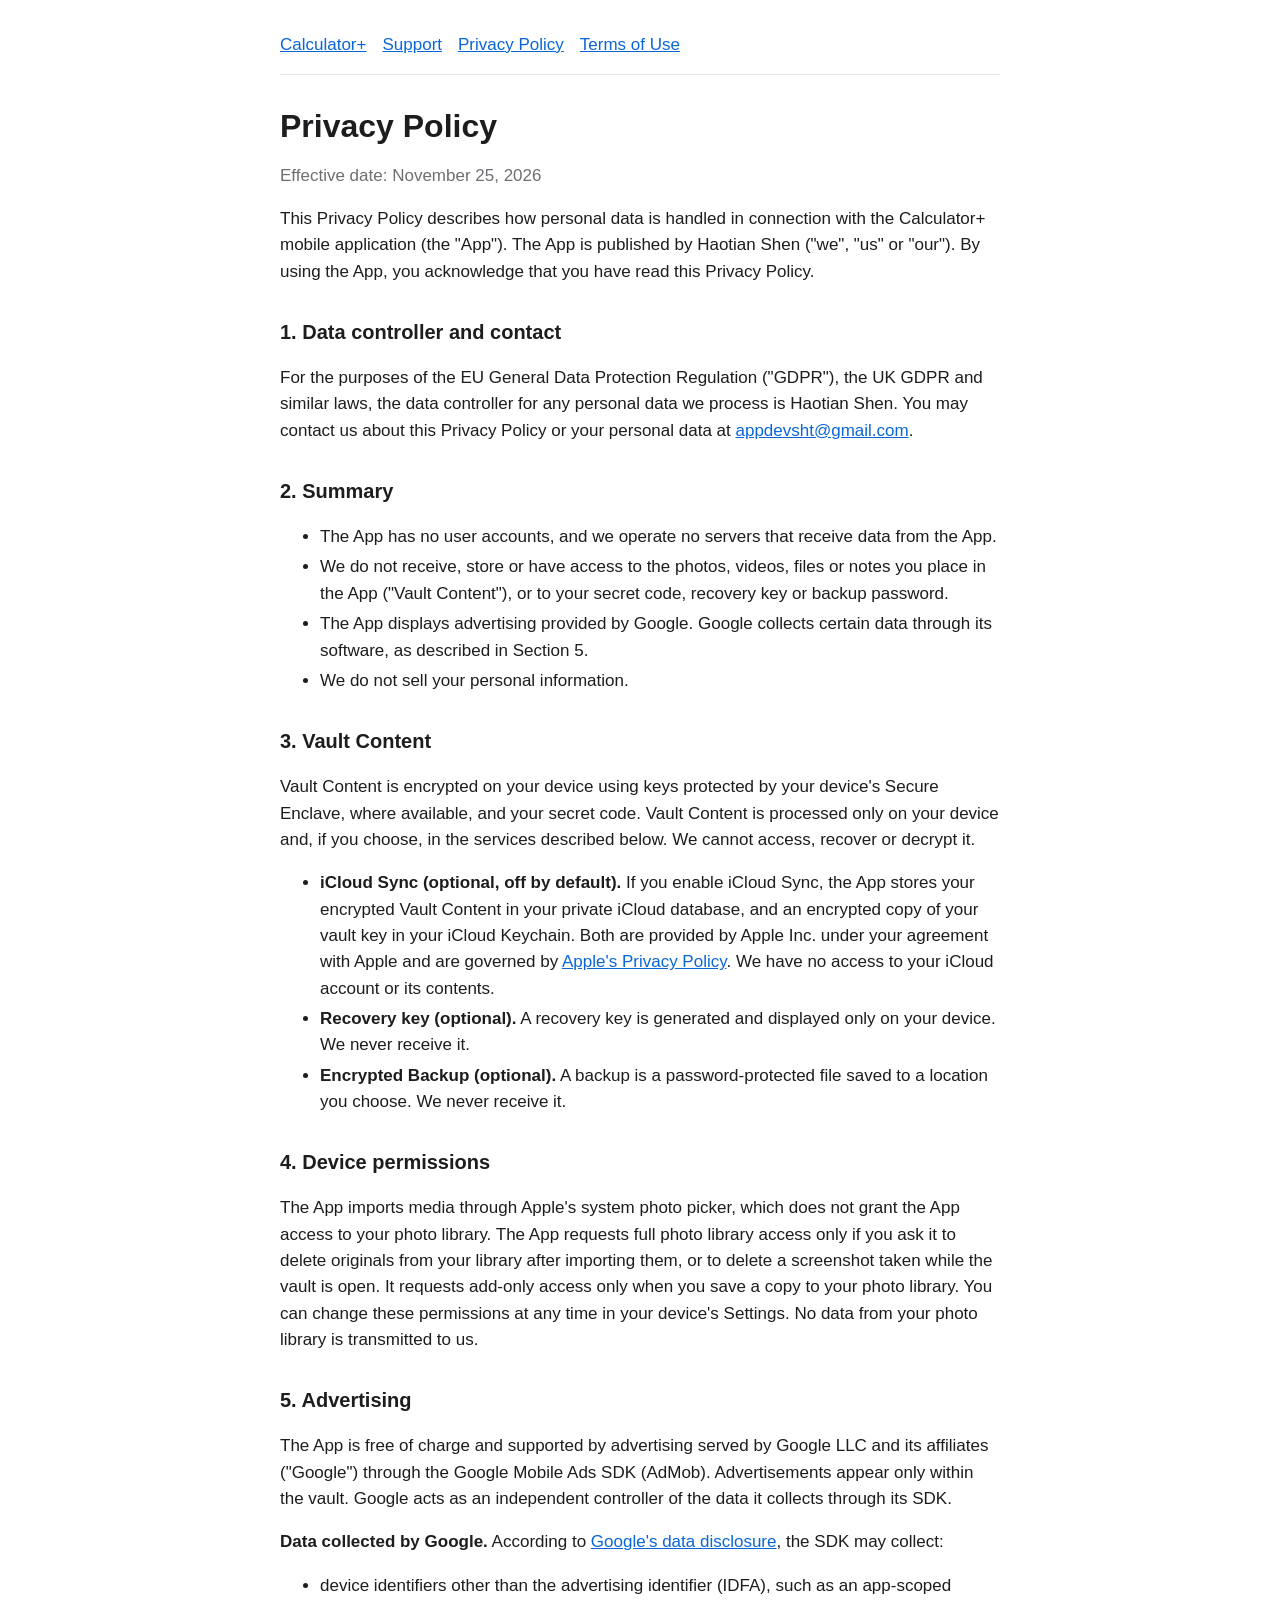
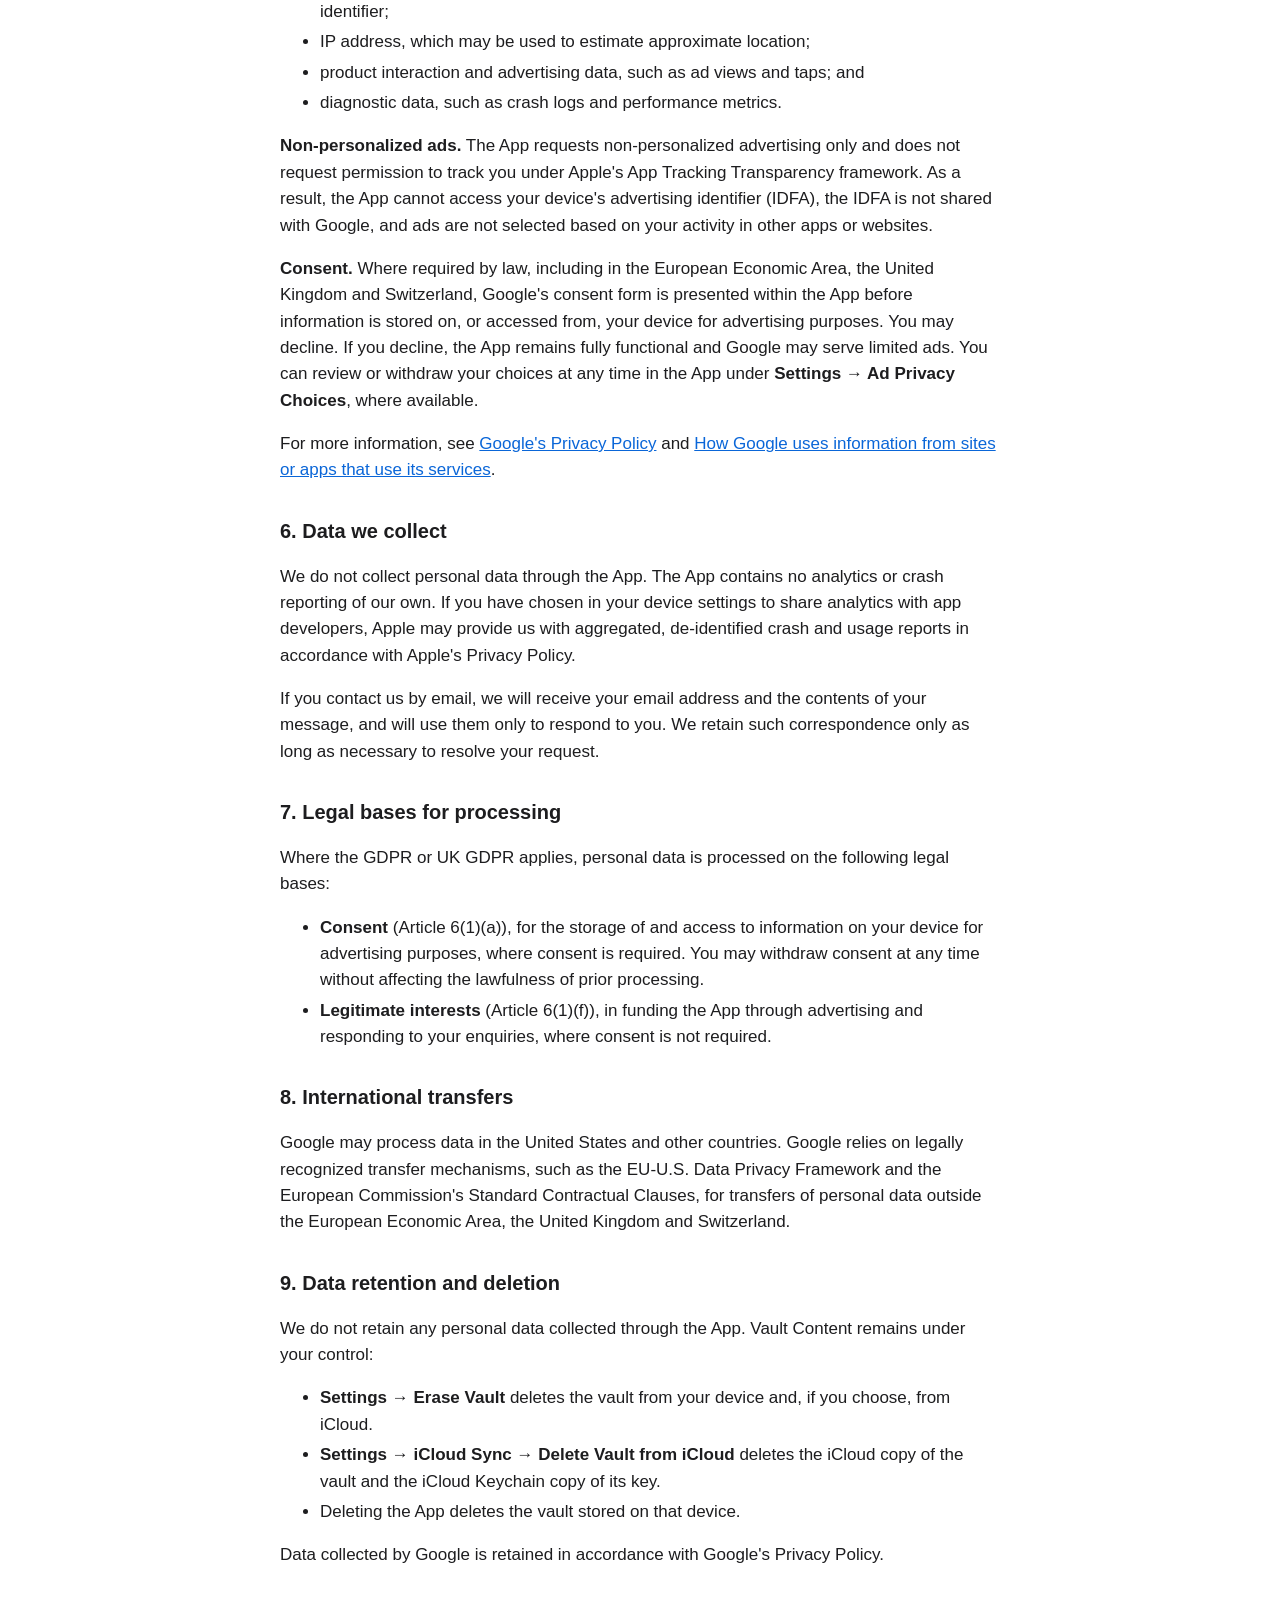
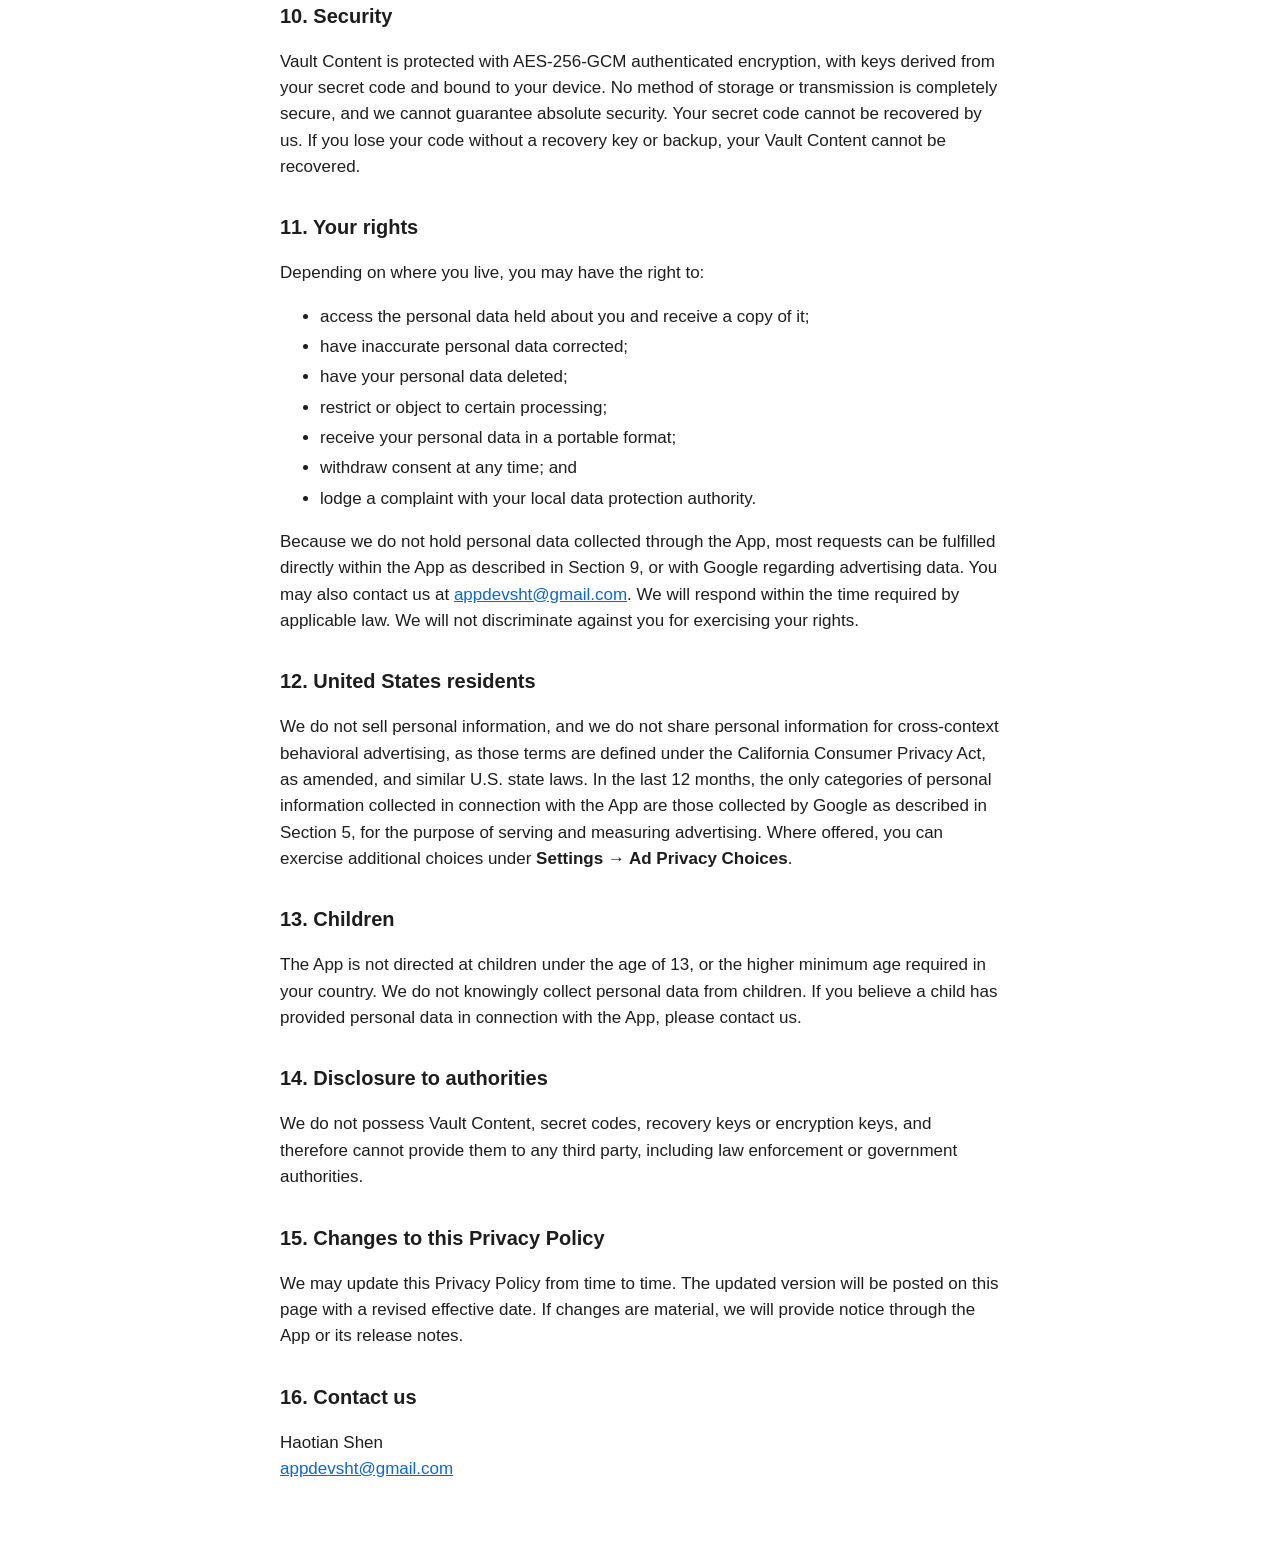
==== privacy.html @ 530f2bbd "feat: add Calculator+ privacy policy, terms, support and app-ads.txt" ====
<!doctype html>
<html lang="en">
  <head>
    <meta charset="utf-8" />
    <meta name="viewport" content="width=device-width, initial-scale=1" />
    <title>Calculator+ Privacy Policy</title>
    <link rel="stylesheet" href="style.css" />
  </head>
  <body>
    <main>
      <nav>
        <a href="./">Calculator+</a><a href="support.html">Support</a
        ><a href="privacy.html">Privacy Policy</a
        ><a href="terms.html">Terms of Use</a>
      </nav>

      <h1>Privacy Policy</h1>
      <p class="muted">Effective date: November 25, 2026</p>

      <p>
        This Privacy Policy describes how personal data is handled in connection
        with the Calculator+ mobile application (the "App"). The App is
        published by Haotian Shen ("we", "us" or "our"). By using the App, you
        acknowledge that you have read this Privacy Policy.
      </p>

      <h2>1. Data controller and contact</h2>
      <p>
        For the purposes of the EU General Data Protection Regulation ("GDPR"),
        the UK GDPR and similar laws, the data controller for any personal data
        we process is Haotian Shen. You may contact us about this Privacy Policy
        or your personal data at
        <a href="mailto:appdevsht@gmail.com">appdevsht@gmail.com</a>.
      </p>

      <h2>2. Summary</h2>
      <ul>
        <li>
          The App has no user accounts, and we operate no servers that receive
          data from the App.
        </li>
        <li>
          We do not receive, store or have access to the photos, videos, files
          or notes you place in the App ("Vault Content"), or to your secret
          code, recovery key or backup password.
        </li>
        <li>
          The App displays advertising provided by Google. Google collects
          certain data through its software, as described in Section 5.
        </li>
        <li>We do not sell your personal information.</li>
      </ul>

      <h2>3. Vault Content</h2>
      <p>
        Vault Content is encrypted on your device using keys protected by your
        device's Secure Enclave, where available, and your secret code. Vault
        Content is processed only on your device and, if you choose, in the
        services described below. We cannot access, recover or decrypt it.
      </p>
      <ul>
        <li>
          <strong>iCloud Sync (optional, off by default).</strong> If you enable
          iCloud Sync, the App stores your encrypted Vault Content in your
          private iCloud database, and an encrypted copy of your vault key in
          your iCloud Keychain. Both are provided by Apple Inc. under your
          agreement with Apple and are governed by
          <a href="https://www.apple.com/legal/privacy/"
            >Apple's Privacy Policy</a
          >. We have no access to your iCloud account or its contents.
        </li>
        <li>
          <strong>Recovery key (optional).</strong> A recovery key is generated
          and displayed only on your device. We never receive it.
        </li>
        <li>
          <strong>Encrypted Backup (optional).</strong> A backup is a
          password-protected file saved to a location you choose. We never
          receive it.
        </li>
      </ul>

      <h2>4. Device permissions</h2>
      <p>
        The App imports media through Apple's system photo picker, which does
        not grant the App access to your photo library. The App requests full
        photo library access only if you ask it to delete originals from your
        library after importing them, or to delete a screenshot taken while the
        vault is open. It requests add-only access only when you save a copy to
        your photo library. You can change these permissions at any time in your
        device's Settings. No data from your photo library is transmitted to us.
      </p>

      <h2>5. Advertising</h2>
      <p>
        The App is free of charge and supported by advertising served by Google
        LLC and its affiliates ("Google") through the Google Mobile Ads SDK
        (AdMob). Advertisements appear only within the vault. Google acts as an
        independent controller of the data it collects through its SDK.
      </p>
      <p>
        <strong>Data collected by Google.</strong> According to
        <a
          href="https://developers.google.com/admob/ios/privacy/data-disclosure"
          >Google's data disclosure</a
        >, the SDK may collect:
      </p>
      <ul>
        <li>
          device identifiers other than the advertising identifier (IDFA), such
          as an app-scoped identifier;
        </li>
        <li>IP address, which may be used to estimate approximate location;</li>
        <li>
          product interaction and advertising data, such as ad views and taps;
          and
        </li>
        <li>diagnostic data, such as crash logs and performance metrics.</li>
      </ul>
      <p>
        <strong>Non-personalized ads.</strong> The App requests non-personalized
        advertising only and does not request permission to track you under
        Apple's App Tracking Transparency framework. As a result, the App cannot
        access your device's advertising identifier (IDFA), the IDFA is not
        shared with Google, and ads are not selected based on your activity in
        other apps or websites.
      </p>
      <p>
        <strong>Consent.</strong> Where required by law, including in the
        European Economic Area, the United Kingdom and Switzerland, Google's
        consent form is presented within the App before information is stored
        on, or accessed from, your device for advertising purposes. You may
        decline. If you decline, the App remains fully functional and Google may
        serve limited ads. You can review or withdraw your choices at any time
        in the App under <strong>Settings → Ad Privacy Choices</strong>, where
        available.
      </p>
      <p>
        For more information, see
        <a href="https://policies.google.com/privacy"
          >Google's Privacy Policy</a
        >
        and
        <a href="https://policies.google.com/technologies/partner-sites"
          >How Google uses information from sites or apps that use its
          services</a
        >.
      </p>

      <h2>6. Data we collect</h2>
      <p>
        We do not collect personal data through the App. The App contains no
        analytics or crash reporting of our own. If you have chosen in your
        device settings to share analytics with app developers, Apple may
        provide us with aggregated, de-identified crash and usage reports in
        accordance with Apple's Privacy Policy.
      </p>
      <p>
        If you contact us by email, we will receive your email address and the
        contents of your message, and will use them only to respond to you. We
        retain such correspondence only as long as necessary to resolve your
        request.
      </p>

      <h2>7. Legal bases for processing</h2>
      <p>
        Where the GDPR or UK GDPR applies, personal data is processed on the
        following legal bases:
      </p>
      <ul>
        <li>
          <strong>Consent</strong> (Article 6(1)(a)), for the storage of and
          access to information on your device for advertising purposes, where
          consent is required. You may withdraw consent at any time without
          affecting the lawfulness of prior processing.
        </li>
        <li>
          <strong>Legitimate interests</strong> (Article 6(1)(f)), in funding
          the App through advertising and responding to your enquiries, where
          consent is not required.
        </li>
      </ul>

      <h2>8. International transfers</h2>
      <p>
        Google may process data in the United States and other countries. Google
        relies on legally recognized transfer mechanisms, such as the EU-U.S.
        Data Privacy Framework and the European Commission's Standard
        Contractual Clauses, for transfers of personal data outside the European
        Economic Area, the United Kingdom and Switzerland.
      </p>

      <h2>9. Data retention and deletion</h2>
      <p>
        We do not retain any personal data collected through the App. Vault
        Content remains under your control:
      </p>
      <ul>
        <li>
          <strong>Settings → Erase Vault</strong> deletes the vault from your
          device and, if you choose, from iCloud.
        </li>
        <li>
          <strong>Settings → iCloud Sync → Delete Vault from iCloud</strong>
          deletes the iCloud copy of the vault and the iCloud Keychain copy of
          its key.
        </li>
        <li>Deleting the App deletes the vault stored on that device.</li>
      </ul>
      <p>
        Data collected by Google is retained in accordance with Google's Privacy
        Policy.
      </p>

      <h2>10. Security</h2>
      <p>
        Vault Content is protected with AES-256-GCM authenticated encryption,
        with keys derived from your secret code and bound to your device. No
        method of storage or transmission is completely secure, and we cannot
        guarantee absolute security. Your secret code cannot be recovered by us.
        If you lose your code without a recovery key or backup, your Vault
        Content cannot be recovered.
      </p>

      <h2>11. Your rights</h2>
      <p>Depending on where you live, you may have the right to:</p>
      <ul>
        <li>
          access the personal data held about you and receive a copy of it;
        </li>
        <li>have inaccurate personal data corrected;</li>
        <li>have your personal data deleted;</li>
        <li>restrict or object to certain processing;</li>
        <li>receive your personal data in a portable format;</li>
        <li>withdraw consent at any time; and</li>
        <li>lodge a complaint with your local data protection authority.</li>
      </ul>
      <p>
        Because we do not hold personal data collected through the App, most
        requests can be fulfilled directly within the App as described in
        Section 9, or with Google regarding advertising data. You may also
        contact us at
        <a href="mailto:appdevsht@gmail.com">appdevsht@gmail.com</a>. We will
        respond within the time required by applicable law. We will not
        discriminate against you for exercising your rights.
      </p>

      <h2>12. United States residents</h2>
      <p>
        We do not sell personal information, and we do not share personal
        information for cross-context behavioral advertising, as those terms are
        defined under the California Consumer Privacy Act, as amended, and
        similar U.S. state laws. In the last 12 months, the only categories of
        personal information collected in connection with the App are those
        collected by Google as described in Section 5, for the purpose of
        serving and measuring advertising. Where offered, you can exercise
        additional choices under <strong>Settings → Ad Privacy Choices</strong>.
      </p>

      <h2>13. Children</h2>
      <p>
        The App is not directed at children under the age of 13, or the higher
        minimum age required in your country. We do not knowingly collect
        personal data from children. If you believe a child has provided
        personal data in connection with the App, please contact us.
      </p>

      <h2>14. Disclosure to authorities</h2>
      <p>
        We do not possess Vault Content, secret codes, recovery keys or
        encryption keys, and therefore cannot provide them to any third party,
        including law enforcement or government authorities.
      </p>

      <h2>15. Changes to this Privacy Policy</h2>
      <p>
        We may update this Privacy Policy from time to time. The updated version
        will be posted on this page with a revised effective date. If changes
        are material, we will provide notice through the App or its release
        notes.
      </p>

      <h2>16. Contact us</h2>
      <p>
        Haotian Shen<br /><a href="mailto:appdevsht@gmail.com"
          >appdevsht@gmail.com</a
        >
      </p>
    </main>
  </body>
</html>
---- style.css ----
:root {
  --bg: #ffffff;
  --fg: #1d1d1f;
  --muted: #6e6e73;
  --link: #0a66d8;
  --rule: #e5e5ea;
}
@media (prefers-color-scheme: dark) {
  :root {
    --bg: #000000;
    --fg: #f5f5f7;
    --muted: #a1a1a6;
    --link: #4da3ff;
    --rule: #2c2c2e;
  }
}
body {
  margin: 0;
  background: var(--bg);
  color: var(--fg);
  font:
    17px/1.55 -apple-system,
    BlinkMacSystemFont,
    "Segoe UI",
    Roboto,
    sans-serif;
}
main {
  max-width: 720px;
  margin: 0 auto;
  padding: 32px 16px 64px;
}
nav {
  display: flex;
  flex-wrap: wrap;
  gap: 16px;
  padding-bottom: 16px;
  border-bottom: 1px solid var(--rule);
}
a {
  color: var(--link);
}
h1 {
  font-size: 2rem;
  line-height: 1.2;
  margin: 32px 0 4px;
}
h2 {
  font-size: 1.25rem;
  margin: 32px 0 8px;
}
.muted {
  color: var(--muted);
}
li {
  margin: 4px 0;
}
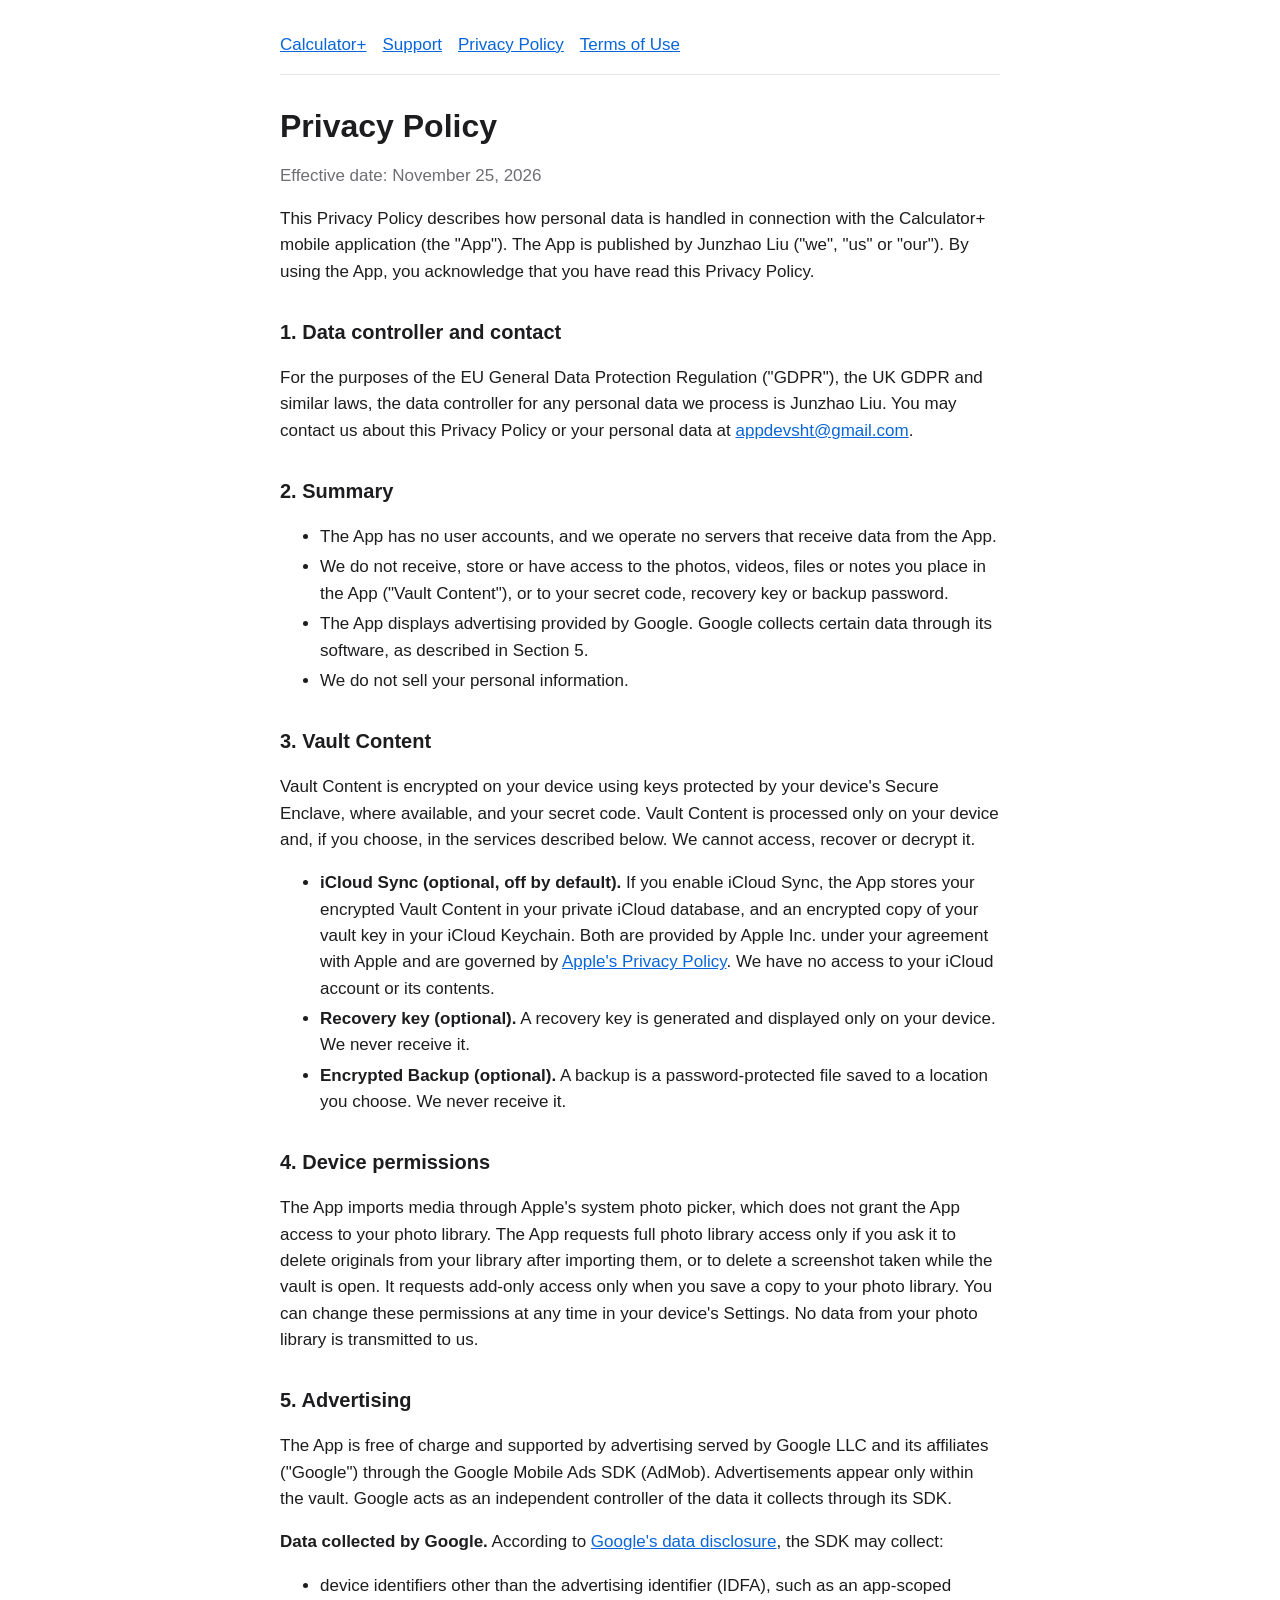
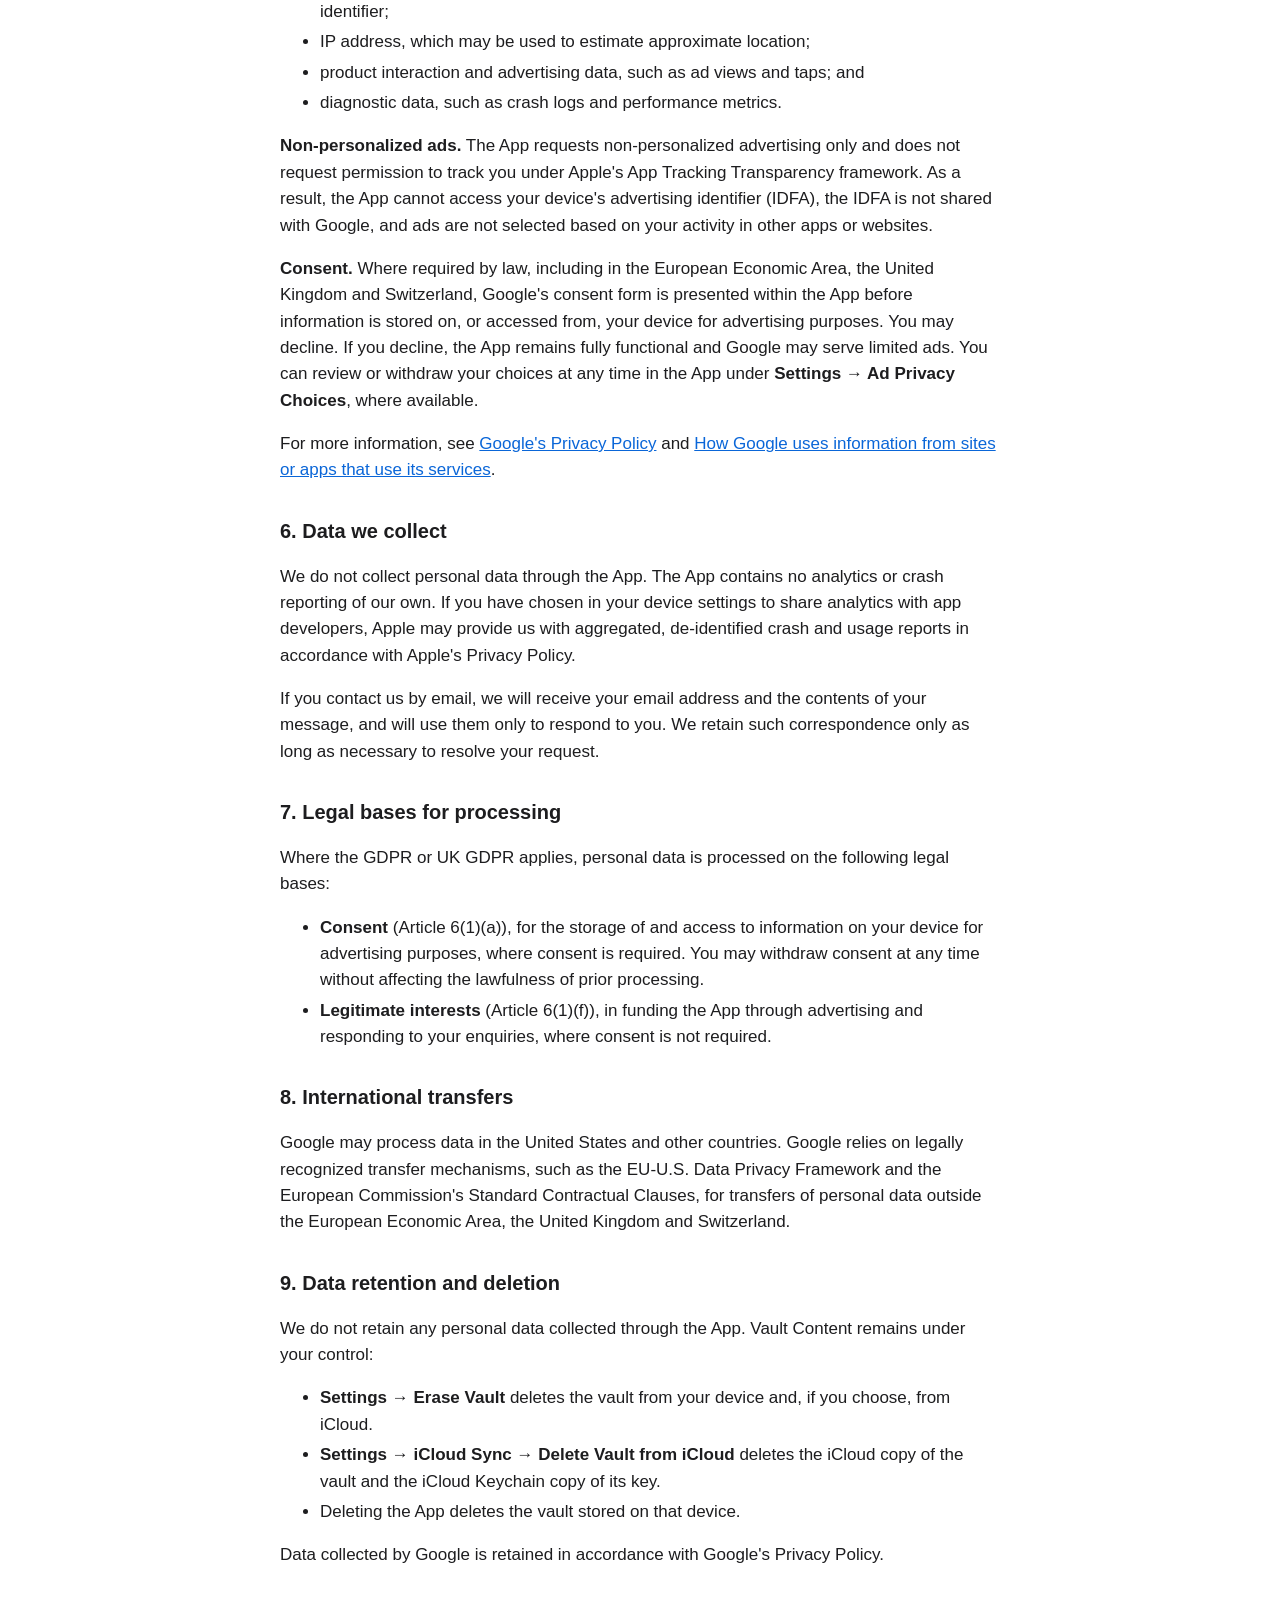
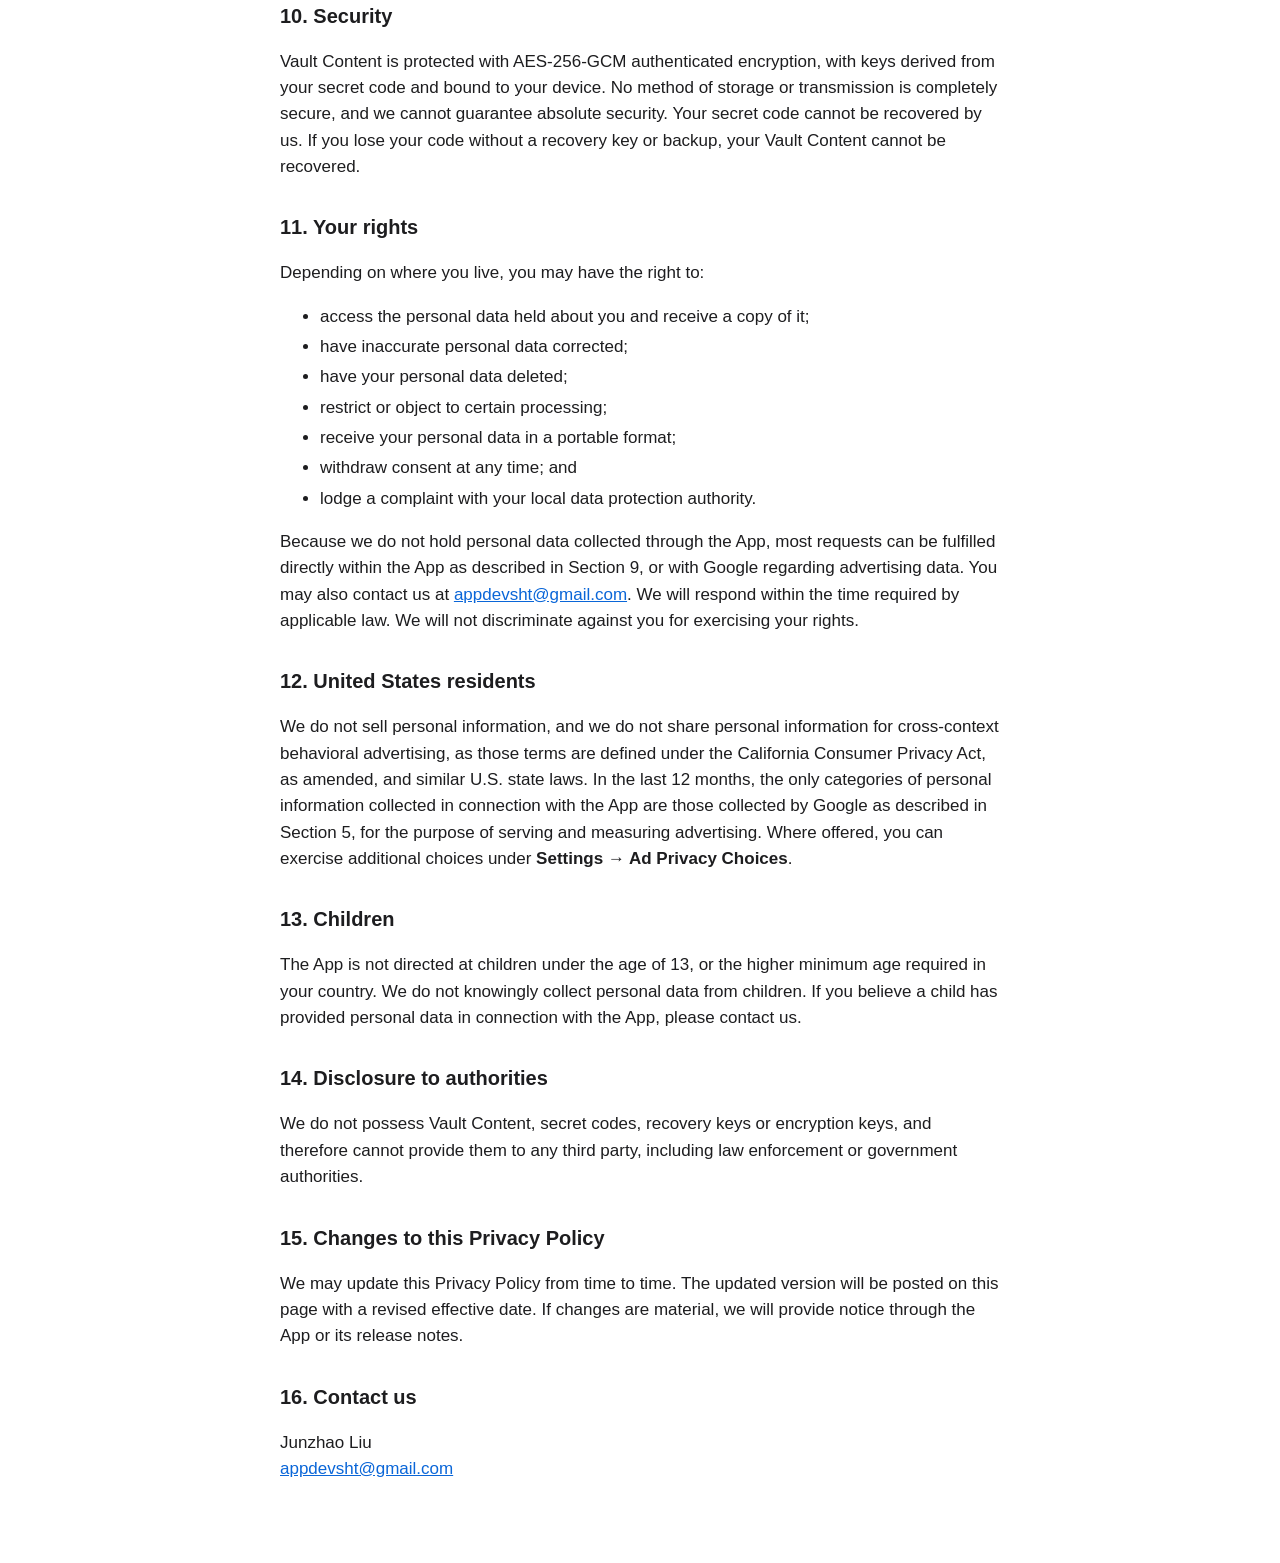
==== commit 73a70e6b: "docs: name Junzhao Liu as publisher in privacy policy" ====
--- a/privacy.html
+++ b/privacy.html
@@ -20,7 +20,7 @@
       <p>
         This Privacy Policy describes how personal data is handled in connection
         with the Calculator+ mobile application (the "App"). The App is
-        published by Haotian Shen ("we", "us" or "our"). By using the App, you
+        published by Junzhao Liu ("we", "us" or "our"). By using the App, you
         acknowledge that you have read this Privacy Policy.
       </p>
 
@@ -28,7 +28,7 @@
       <p>
         For the purposes of the EU General Data Protection Regulation ("GDPR"),
         the UK GDPR and similar laws, the data controller for any personal data
-        we process is Haotian Shen. You may contact us about this Privacy Policy
+        we process is Junzhao Liu. You may contact us about this Privacy Policy
         or your personal data at
         <a href="mailto:appdevsht@gmail.com">appdevsht@gmail.com</a>.
       </p>
@@ -282,7 +282,7 @@
 
       <h2>16. Contact us</h2>
       <p>
-        Haotian Shen<br /><a href="mailto:appdevsht@gmail.com"
+        Junzhao Liu<br /><a href="mailto:appdevsht@gmail.com"
           >appdevsht@gmail.com</a
         >
       </p>
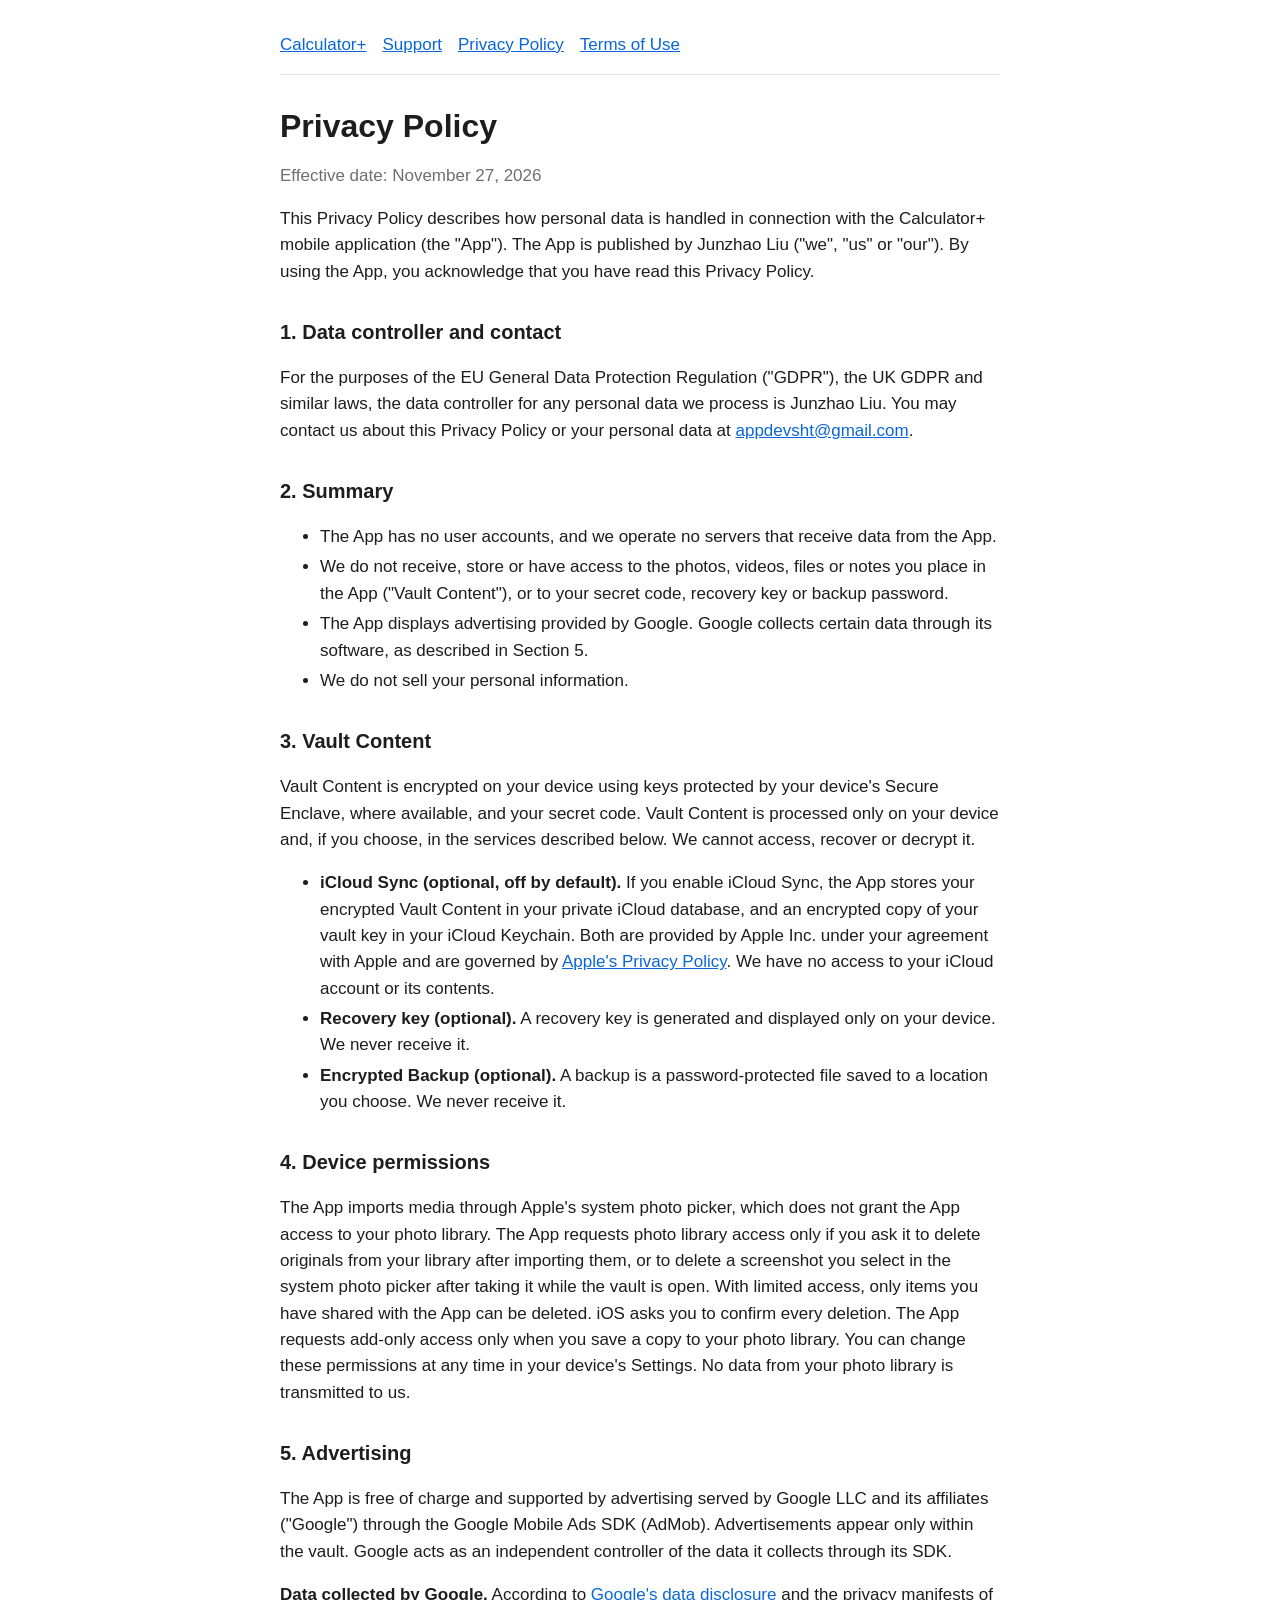
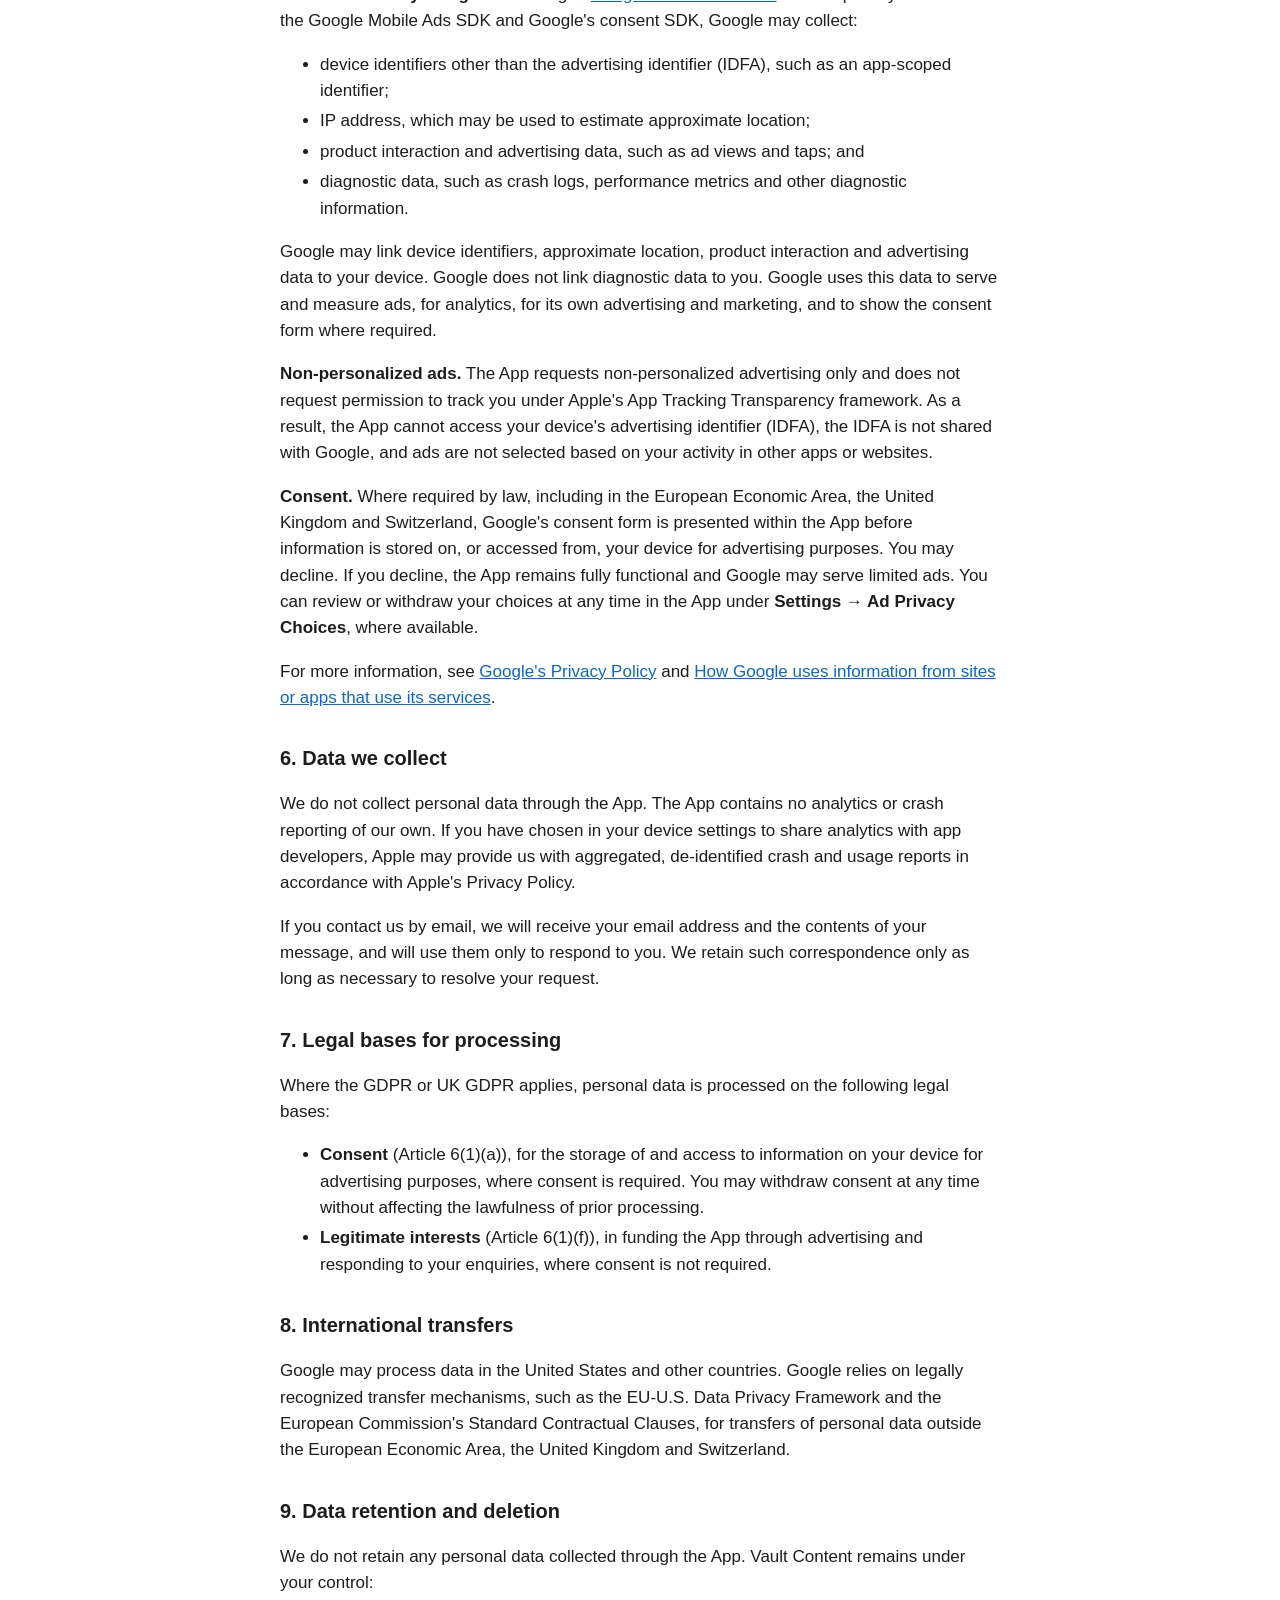
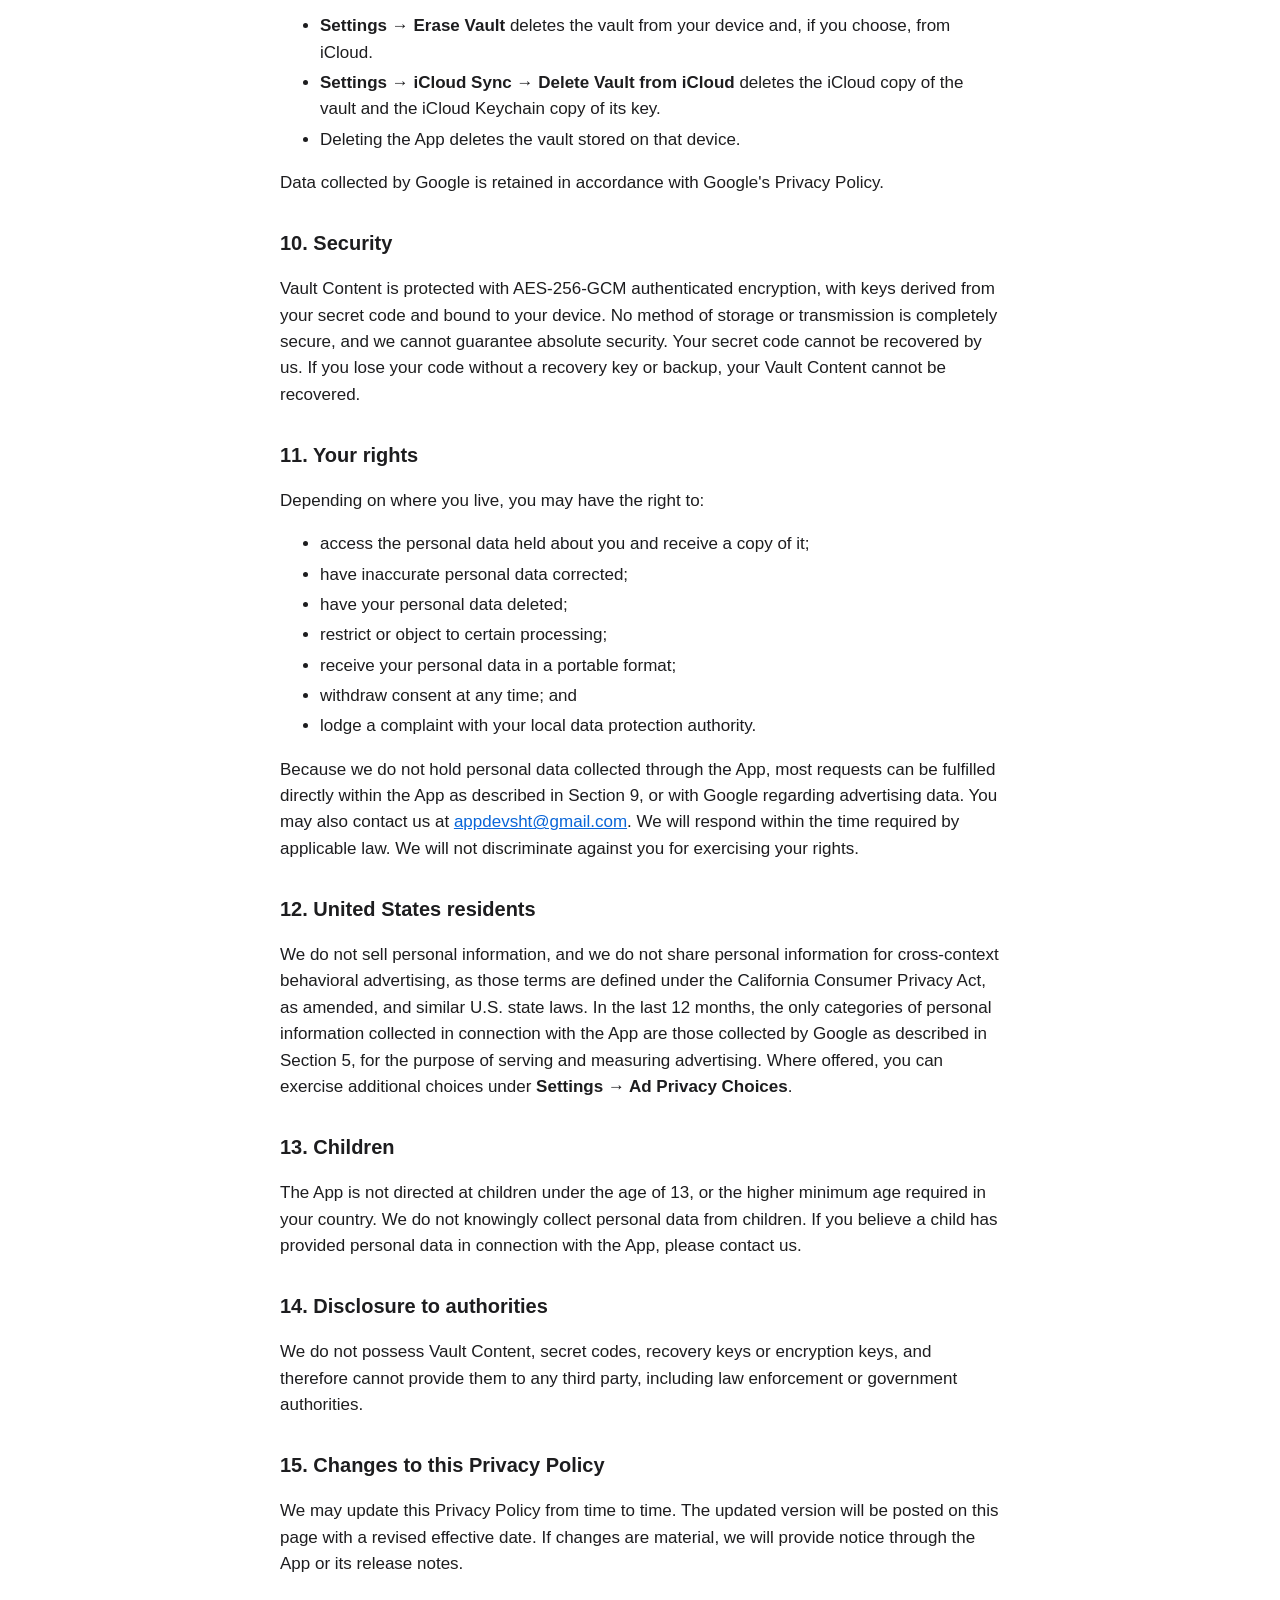
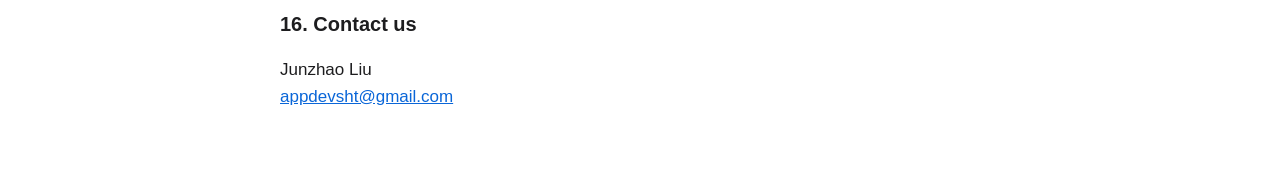
==== commit 62574561: "docs: say which ad data Google links and update the screenshot permission" ====
--- a/privacy.html
+++ b/privacy.html
@@ -15,7 +15,7 @@
       </nav>
 
       <h1>Privacy Policy</h1>
-      <p class="muted">Effective date: November 25, 2026</p>
+      <p class="muted">Effective date: November 27, 2026</p>
 
       <p>
         This Privacy Policy describes how personal data is handled in connection
@@ -83,12 +83,15 @@
       <h2>4. Device permissions</h2>
       <p>
         The App imports media through Apple's system photo picker, which does
-        not grant the App access to your photo library. The App requests full
-        photo library access only if you ask it to delete originals from your
-        library after importing them, or to delete a screenshot taken while the
-        vault is open. It requests add-only access only when you save a copy to
-        your photo library. You can change these permissions at any time in your
-        device's Settings. No data from your photo library is transmitted to us.
+        not grant the App access to your photo library. The App requests photo
+        library access only if you ask it to delete originals from your library
+        after importing them, or to delete a screenshot you select in the system
+        photo picker after taking it while the vault is open. With limited
+        access, only items you have shared with the App can be deleted. iOS asks
+        you to confirm every deletion. The App requests add-only access only
+        when you save a copy to your photo library. You can change these
+        permissions at any time in your device's Settings. No data from your
+        photo library is transmitted to us.
       </p>
 
       <h2>5. Advertising</h2>
@@ -103,7 +106,9 @@
         <a
           href="https://developers.google.com/admob/ios/privacy/data-disclosure"
           >Google's data disclosure</a
-        >, the SDK may collect:
+        >
+        and the privacy manifests of the Google Mobile Ads SDK and Google's
+        consent SDK, Google may collect:
       </p>
       <ul>
         <li>
@@ -115,8 +120,18 @@
           product interaction and advertising data, such as ad views and taps;
           and
         </li>
-        <li>diagnostic data, such as crash logs and performance metrics.</li>
-      </ul>
+        <li>
+          diagnostic data, such as crash logs, performance metrics and other
+          diagnostic information.
+        </li>
+      </ul>
+      <p>
+        Google may link device identifiers, approximate location, product
+        interaction and advertising data to your device. Google does not link
+        diagnostic data to you. Google uses this data to serve and measure ads,
+        for analytics, for its own advertising and marketing, and to show the
+        consent form where required.
+      </p>
       <p>
         <strong>Non-personalized ads.</strong> The App requests non-personalized
         advertising only and does not request permission to track you under
